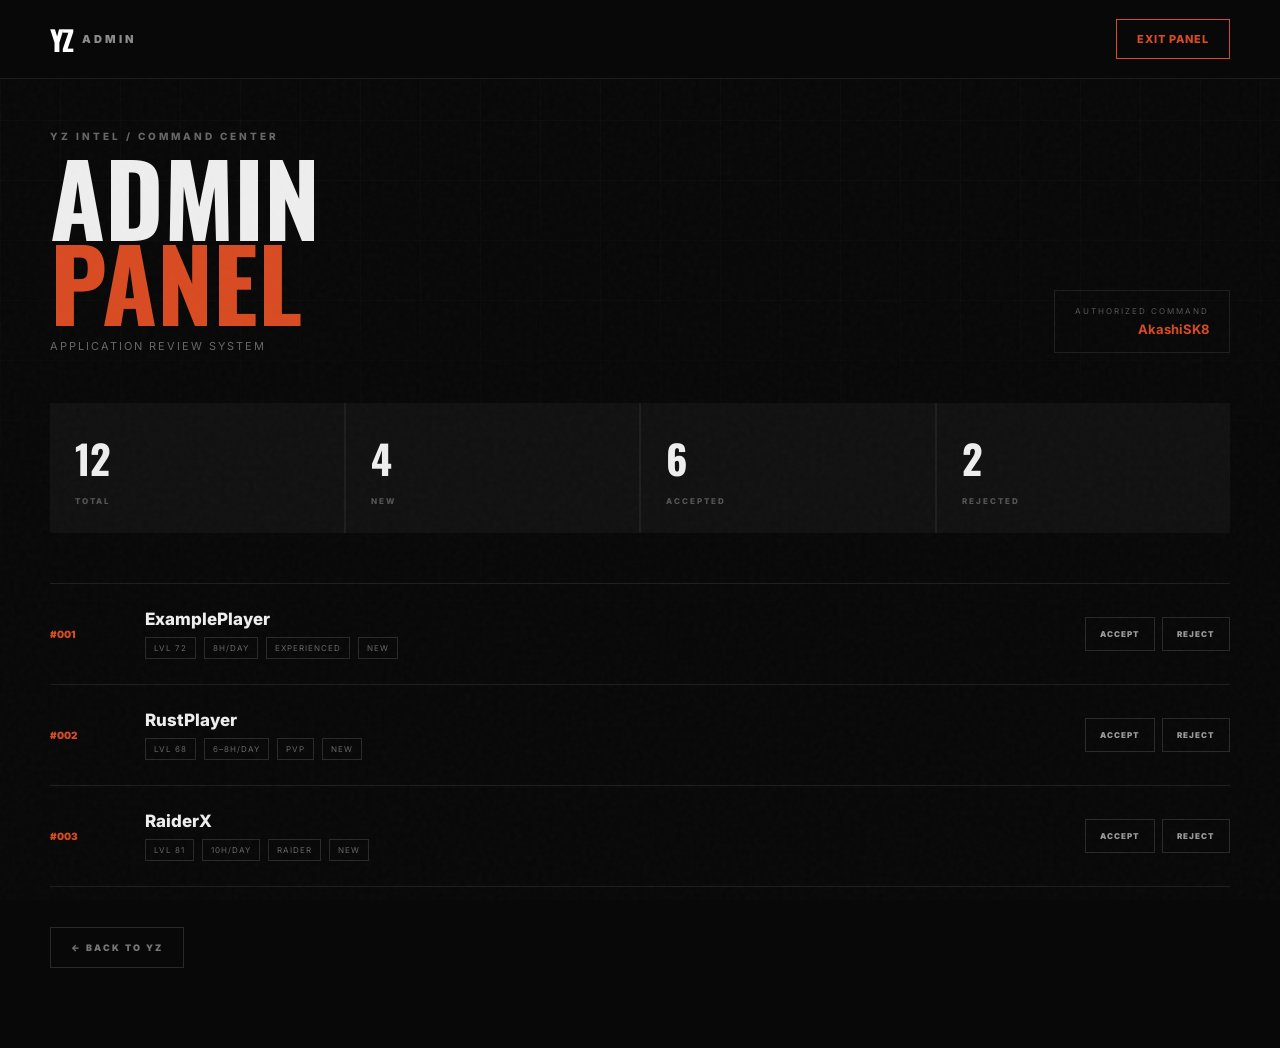
==== admin.html @ 5f818132 "Create admin.html" ====
<!DOCTYPE html>
<html lang="ru">

<head>

    <meta charset="UTF-8">

    <meta
        name="viewport"
        content="width=device-width, initial-scale=1.0"
    >

    <title>YZ // ADMIN PANEL</title>

    <link
        rel="preconnect"
        href="https://fonts.googleapis.com"
    >

    <link
        rel="preconnect"
        href="https://fonts.gstatic.com"
        crossorigin
    >

    <link
        href="https://fonts.googleapis.com/css2?family=Inter:wght@400;500;600;700;800;900&family=Oswald:wght@500;600;700&display=swap"
        rel="stylesheet"
    >

    <link rel="stylesheet" href="style.css">

    <style>

        .admin-page {
            min-height: 100vh;
            padding: 130px 0 80px;
        }

        .admin-header {
            display: flex;
            align-items: flex-end;
            justify-content: space-between;
            gap: 30px;
            margin-bottom: 50px;
        }

        .admin-title {
            font-family: "Oswald", sans-serif;
            font-size: clamp(55px, 9vw, 100px);
            line-height: .85;
        }

        .admin-title span {
            color: var(--accent);
        }

        .admin-subtitle {
            margin-top: 15px;
            color: #666;
            font-size: 11px;
            letter-spacing: 2px;
        }

        .admin-user {
            padding: 15px 20px;
            border: 1px solid var(--border);
            text-align: right;
        }

        .admin-user span {
            display: block;
            color: #555;
            font-size: 8px;
            letter-spacing: 2px;
        }

        .admin-user strong {
            display: block;
            margin-top: 5px;
            color: var(--accent);
            font-size: 13px;
        }

        .admin-stats {
            display: grid;
            grid-template-columns: repeat(4, 1fr);
            gap: 2px;
            margin-bottom: 50px;
            background: var(--border);
        }

        .admin-stat {
            padding: 25px;
            background: #111;
        }

        .admin-stat strong {
            display: block;
            font-family: "Oswald", sans-serif;
            font-size: 40px;
        }

        .admin-stat span {
            color: #555;
            font-size: 8px;
            font-weight: 800;
            letter-spacing: 2px;
        }

        .applications {
            border-top: 1px solid var(--border);
        }

        .application {
            display: grid;
            grid-template-columns: 70px 1fr auto;
            align-items: center;
            gap: 25px;
            padding: 25px 0;
            border-bottom: 1px solid var(--border);
        }

        .application-number {
            color: var(--accent);
            font-size: 10px;
            font-weight: 900;
        }

        .application-name {
            font-size: 17px;
            font-weight: 800;
        }

        .application-info {
            display: flex;
            flex-wrap: wrap;
            gap: 8px;
            margin-top: 8px;
        }

        .application-info span {
            padding: 5px 8px;
            border: 1px solid #292929;
            color: #666;
            font-size: 8px;
            letter-spacing: 1px;
        }

        .application-actions {
            display: flex;
            gap: 7px;
        }

        .admin-button {
            padding: 11px 14px;
            border: 1px solid #292929;
            background: transparent;
            color: #999;
            font-size: 8px;
            font-weight: 900;
            letter-spacing: 1px;
            transition: .2s;
        }

        .admin-button:hover {
            border-color: var(--accent);
            color: white;
        }

        .admin-button.accept:hover {
            background: #23733d;
            border-color: #23733d;
        }

        .admin-button.reject:hover {
            background: #8d2929;
            border-color: #8d2929;
        }

        .empty-applications {
            padding: 70px 20px;
            text-align: center;
            color: #555;
            border-bottom: 1px solid var(--border);
        }

        .back-home {
            display: inline-block;
            margin-top: 40px;
            padding: 14px 20px;
            border: 1px solid #292929;
            color: #777;
            font-size: 9px;
            font-weight: 900;
            letter-spacing: 2px;
        }

        @media (max-width: 700px) {

            .admin-header {
                align-items: flex-start;
                flex-direction: column;
            }

            .admin-stats {
                grid-template-columns: 1fr 1fr;
            }

            .application {
                grid-template-columns: 40px 1fr;
            }

            .application-actions {
                grid-column: 2;
            }

            .admin-button {
                flex: 1;
            }

        }

    </style>

</head>


<body>

<div class="noise"></div>
<div class="bg-grid"></div>


<header class="header">

    <div class="container nav">

        <a href="index.html" class="logo">

            <span class="logo-mark">
                YZ
            </span>

            <span class="logo-text">
                ADMIN
            </span>

        </a>

        <a href="index.html" class="nav-button">
            EXIT PANEL
        </a>

    </div>

</header>


<main class="admin-page">

    <div class="container">

        <div class="admin-header">

            <div>

                <p class="eyebrow">
                    YZ INTEL / COMMAND CENTER
                </p>

                <h1 class="admin-title">
                    ADMIN<br>
                    <span>PANEL</span>
                </h1>

                <p class="admin-subtitle">
                    APPLICATION REVIEW SYSTEM
                </p>

            </div>


            <div class="admin-user">

                <span>
                    AUTHORIZED COMMAND
                </span>

                <strong>
                    AkashiSK8
                </strong>

            </div>

        </div>


        <!-- STATS -->

        <div class="admin-stats">

            <div class="admin-stat">
                <strong id="totalApplications">
                    12
                </strong>

                <span>
                    TOTAL
                </span>
            </div>

            <div class="admin-stat">
                <strong id="newApplications">
                    4
                </strong>

                <span>
                    NEW
                </span>
            </div>

            <div class="admin-stat">
                <strong id="acceptedApplications">
                    6
                </strong>

                <span>
                    ACCEPTED
                </span>
            </div>

            <div class="admin-stat">
                <strong id="rejectedApplications">
                    2
                </strong>

                <span>
                    REJECTED
                </span>
            </div>

        </div>


        <!-- APPLICATIONS -->

        <div class="applications" id="applications">

            <div class="application">

                <div class="application-number">
                    #001
                </div>

                <div>

                    <div class="application-name">
                        ExamplePlayer
                    </div>

                    <div class="application-info">

                        <span>
                            LVL 72
                        </span>

                        <span>
                            8H/DAY
                        </span>

                        <span>
                            EXPERIENCED
                        </span>

                        <span>
                            NEW
                        </span>

                    </div>

                </div>

                <div class="application-actions">

                    <button
                        class="admin-button accept"
                        onclick="acceptApplication(this)"
                    >
                        ACCEPT
                    </button>

                    <button
                        class="admin-button reject"
                        onclick="rejectApplication(this)"
                    >
                        REJECT
                    </button>

                </div>

            </div>


            <div class="application">

                <div class="application-number">
                    #002
                </div>

                <div>

                    <div class="application-name">
                        RustPlayer
                    </div>

                    <div class="application-info">

                        <span>
                            LVL 68
                        </span>

                        <span>
                            6–8H/DAY
                        </span>

                        <span>
                            PVP
                        </span>

                        <span>
                            NEW
                        </span>

                    </div>

                </div>

                <div class="application-actions">

                    <button
                        class="admin-button accept"
                        onclick="acceptApplication(this)"
                    >
                        ACCEPT
                    </button>

                    <button
                        class="admin-button reject"
                        onclick="rejectApplication(this)"
                    >
                        REJECT
                    </button>

                </div>

            </div>


            <div class="application">

                <div class="application-number">
                    #003
                </div>

                <div>

                    <div class="application-name">
                        RaiderX
                    </div>

                    <div class="application-info">

                        <span>
                            LVL 81
                        </span>

                        <span>
                            10H/DAY
                        </span>

                        <span>
                            RAIDER
                        </span>

                        <span>
                            NEW
                        </span>

                    </div>

                </div>

                <div class="application-actions">

                    <button
                        class="admin-button accept"
                        onclick="acceptApplication(this)"
                    >
                        ACCEPT
                    </button>

                    <button
                        class="admin-button reject"
                        onclick="rejectApplication(this)"
                    >
                        REJECT
                    </button>

                </div>

            </div>

        </div>


        <a href="index.html" class="back-home">
            ← BACK TO YZ
        </a>

    </div>

</main>


<script>

function acceptApplication(button) {

    const application =
        button.closest(".application");

    const name =
        application.querySelector(
            ".application-name"
        ).textContent.trim();

    application.style.opacity = "0.4";

    button.textContent = "ACCEPTED";

    button.disabled = true;

    alert(
        name +
        " принят в состав YZ."
    );

}


function rejectApplication(button) {

    const application =
        button.closest(".application");

    const name =
        application.querySelector(
            ".application-name"
        ).textContent.trim();

    application.style.opacity = "0.35";

    button.textContent = "REJECTED";

    button.disabled = true;

    alert(
        "Заявка " +
        name +
        " отклонена."
    );

}

</script>


</body>

</html>
---- style.css ----
:root {
    --bg: #080808;
    --bg-light: #101010;
    --card: #121212;
    --card-hover: #181818;

    --text: #eeeeee;
    --muted: #8b8b8b;

    --accent: #d94b22;
    --accent-light: #ff7040;

    --border: rgba(255, 255, 255, 0.09);

    --container: 1180px;
}


* {
    margin: 0;
    padding: 0;
    box-sizing: border-box;
}


html {
    scroll-behavior: smooth;
}


body {
    background: var(--bg);
    color: var(--text);

    font-family: "Inter", sans-serif;

    overflow-x: hidden;
}


a {
    color: inherit;
    text-decoration: none;
}


button,
input,
textarea,
select {
    font: inherit;
}


button {
    cursor: pointer;
}


.container {
    width: min(
        calc(100% - 48px),
        var(--container)
    );

    margin: auto;
}


/* BACKGROUND */

.bg-grid {
    position: fixed;
    inset: 0;

    pointer-events: none;

    background-image:
        linear-gradient(
            rgba(255,255,255,.025) 1px,
            transparent 1px
        ),
        linear-gradient(
            90deg,
            rgba(255,255,255,.025) 1px,
            transparent 1px
        );

    background-size: 60px 60px;

    mask-image: linear-gradient(
        to bottom,
        black,
        transparent 90%
    );

    z-index: -2;
}


.noise {
    position: fixed;
    inset: 0;

    pointer-events: none;

    opacity: .035;

    z-index: 20;

    background-image:
        url("data:image/svg+xml,%3Csvg viewBox='0 0 180 180' xmlns='http://www.w3.org/2000/svg'%3E%3Cfilter id='n'%3E%3CfeTurbulence type='fractalNoise' baseFrequency='.9' numOctaves='3' stitchTiles='stitch'/%3E%3C/filter%3E%3Crect width='100%25' height='100%25' filter='url(%23n)' opacity='.8'/%3E%3C/svg%3E");
}


/* HEADER */

.header {
    position: fixed;

    width: 100%;
    top: 0;
    left: 0;

    z-index: 100;

    border-bottom: 1px solid var(--border);

    background: rgba(8,8,8,.78);

    backdrop-filter: blur(18px);
}


.nav {
    height: 78px;

    display: flex;
    align-items: center;
    justify-content: space-between;
}


.logo {
    display: flex;
    align-items: center;
    gap: 10px;

    font-weight: 900;
}


.logo-mark {
    font-family: "Oswald", sans-serif;

    font-size: 28px;
    letter-spacing: -2px;

    color: white;
}


.logo-text {
    color: var(--muted);

    font-size: 11px;
    letter-spacing: 3px;
}


.nav-links {
    display: flex;
    gap: 34px;
}


.nav-links a {
    font-size: 11px;
    font-weight: 700;

    letter-spacing: 1.5px;

    color: #aaa;

    transition: .2s;
}


.nav-links a:hover {
    color: white;
}


.nav-button {
    padding: 12px 20px;

    border: 1px solid var(--accent);

    color: var(--accent);

    font-size: 11px;
    font-weight: 800;

    letter-spacing: 1px;

    transition: .25s;
}


.nav-button:hover {
    background: var(--accent);
    color: white;
}


.menu-button {
    display: none;

    border: 0;
    background: transparent;
}


.menu-button span {
    display: block;

    width: 24px;
    height: 2px;

    margin: 5px;

    background: white;
}


/* MOBILE MENU */

.mobile-menu {
    display: none;

    position: fixed;

    top: 78px;
    left: 0;

    width: 100%;

    z-index: 90;

    padding: 25px;

    background: #0a0a0a;

    border-bottom: 1px solid var(--border);
}


.mobile-menu.active {
    display: flex;

    flex-direction: column;

    gap: 22px;
}


.mobile-menu a {
    font-size: 13px;
    font-weight: 800;
    letter-spacing: 2px;
}


/* HERO */

.hero {
    min-height: 100vh;

    position: relative;

    display: flex;
    align-items: center;

    overflow: hidden;
}


.hero::before {
    content: "";

    position: absolute;

    width: 700px;
    height: 700px;

    right: -300px;
    top: 50%;

    transform: translateY(-50%);

    background:
        radial-gradient(
            circle,
            rgba(217,75,34,.18),
            transparent 65%
        );

    pointer-events: none;
}


.hero-content {
    padding-top: 100px;
}


.status {
    display: inline-flex;
    align-items: center;
    gap: 10px;

    margin-bottom: 28px;

    color: #aaa;

    font-size: 10px;
    font-weight: 800;

    letter-spacing: 2px;
}


.status-dot {
    width: 7px;
    height: 7px;

    border-radius: 50%;

    background: #42d66b;

    box-shadow:
        0 0 12px rgba(66,214,107,.8);
}


.hero h1 {
    font-family: "Oswald", sans-serif;

    font-size: clamp(90px, 16vw, 210px);

    line-height: .75;

    letter-spacing: -7px;

    font-weight: 700;
}


.hero h1 span {
    color: transparent;

    -webkit-text-stroke: 2px var(--accent);
}


.hero-subtitle {
    margin-top: 45px;

    color: var(--accent);

    font-size: 12px;
    font-weight: 900;

    letter-spacing: 4px;
}


.hero-description {
    max-width: 530px;

    margin-top: 18px;

    color: #8d8d8d;

    line-height: 1.7;

    font-size: 15px;
}


.hero-buttons {
    display: flex;
    gap: 12px;

    margin-top: 32px;
}


.button {
    display: inline-flex;
    align-items: center;
    justify-content: center;
    gap: 22px;

    min-height: 52px;

    padding: 0 24px;

    font-size: 11px;
    font-weight: 900;

    letter-spacing: 1.5px;

    transition: .25s;
}


.button-primary {
    background: var(--accent);

    color: white;
}


.button-primary:hover {
    background: var(--accent-light);

    transform: translateY(-2px);
}


.button-secondary {
    border: 1px solid var(--border);

    color: #aaa;
}


.button-secondary:hover {
    border-color: #777;

    color: white;
}


.leader-card {
    display: flex;
    align-items: center;
    gap: 15px;

    margin-top: 55px;
}


.leader-icon {
    display: grid;
    place-items: center;

    width: 44px;
    height: 44px;

    border: 1px solid #333;

    color: var(--accent);
}


.leader-card span {
    display: block;

    color: #555;

    font-size: 9px;
    font-weight: 800;

    letter-spacing: 2px;
}


.leader-card strong {
    display: block;

    margin-top: 3px;

    font-size: 13px;

    letter-spacing: 1px;
}


.hero-side-text {
    position: absolute;

    right: 35px;
    top: 50%;

    transform: rotate(90deg);

    color: #333;

    font-size: 9px;
    font-weight: 800;

    letter-spacing: 5px;
}


.scroll-indicator {
    position: absolute;

    bottom: 35px;
    left: 50%;

    transform: translateX(-50%);

    display: flex;
    align-items: center;
    gap: 10px;

    color: #555;

    font-size: 8px;
    letter-spacing: 3px;
}


.scroll-indicator span {
    width: 30px;
    height: 1px;

    background: #555;
}


/* SECTIONS */

.section {
    padding: 130px 0;
}


.dark-section {
    background: #0d0d0d;

    border-top: 1px solid var(--border);
    border-bottom: 1px solid var(--border);
}


.section-heading {
    display: flex;
    gap: 28px;

    margin-bottom: 70px;
}


.section-number {
    color: var(--accent);

    font-size: 11px;
    font-weight: 800;

    letter-spacing: 2px;
}


.eyebrow {
    color: #666;

    font-size: 10px;
    font-weight: 800;

    letter-spacing: 3px;

    margin-bottom: 12px;
}


.section-heading h2,
.join-header h2 {
    font-family: "Oswald", sans-serif;

    font-size: clamp(55px, 8vw, 100px);

    line-height: .88;

    letter-spacing: -2px;
}


.section-heading h2 span,
.join-header h2 span {
    color: var(--accent);
}


/* ABOUT */

.about-grid {
    display: grid;

    grid-template-columns: 1.5fr 1fr;

    gap: 80px;
}


.about-main p {
    max-width: 650px;

    color: #777;

    line-height: 1.8;

    font-size: 15px;
}


.about-main .large-text {
    margin-bottom: 30px;

    color: #ddd;

    font-size: 22px;
    line-height: 1.5;
}


.stats {
    display: grid;

    grid-template-columns: repeat(3,1fr);

    align-self: center;

    border-top: 1px solid var(--border);
    border-bottom: 1px solid var(--border);
}


.stat {
    padding: 25px 10px;

    border-right: 1px solid var(--border);
}


.stat:last-child {
    border: 0;
}


.stat strong {
    display: block;

    color: var(--accent);

    font-family: "Oswald", sans-serif;

    font-size: 36px;
}


.stat span {
    display: block;

    margin-top: 8px;

    color: #666;

    font-size: 8px;
    font-weight: 800;

    line-height: 1.5;

    letter-spacing: 1px;
}


/* REQUIREMENTS */

.requirements-grid {
    display: grid;

    grid-template-columns: repeat(3,1fr);

    gap: 2px;

    background: var(--border);
}


.requirement {
    position: relative;

    min-height: 290px;

    padding: 35px;

    background: #111;

    transition: .3s;
}


.requirement:hover {
    background: var(--card-hover);

    transform: translateY(-4px);
}


.requirement.featured {
    background:
        linear-gradient(
            135deg,
            rgba(217,75,34,.15),
            #111 60%
        );
}


.req-number {
    position: absolute;

    right: 25px;
    top: 25px;

    color: #333;

    font-size: 10px;
    font-weight: 800;
}


.req-icon {
    margin-bottom: 35px;

    color: var(--accent);

    font-family: "Oswald", sans-serif;

    font-size: 28px;
}


.requirement h3 {
    margin-bottom: 13px;

    font-size: 14px;

    letter-spacing: 1px;
}


.requirement p {
    color: #6d6d6d;

    font-size: 13px;

    line-height: 1.7;
}


/* ADVANTAGES */

.advantages {
    display: grid;

    grid-template-columns: repeat(2,1fr);

    border-top: 1px solid var(--border);
}


.advantage {
    padding: 40px 25px;

    border-bottom: 1px solid var(--border);
}


.advantage:nth-child(odd) {
    border-right: 1px solid var(--border);
}


.advantage span {
    color: var(--accent);

    font-size: 10px;
    font-weight: 800;
}


.advantage h3 {
    margin-top: 25px;

    font-size: 16px;
}


.advantage p {
    max-width: 400px;

    margin-top: 12px;

    color: #666;

    font-size: 13px;

    line-height: 1.7;
}


/* RULES */

.rules-container {
    display: grid;

    grid-template-columns: .8fr 1.2fr;

    gap: 80px;
}


.rules-list {
    border-top: 1px solid var(--border);
}


.rule {
    display: grid;

    grid-template-columns: 60px 1fr;

    gap: 20px;

    padding: 23px 0;

    border-bottom: 1px solid var(--border);
}


.rule span {
    color: var(--accent);

    font-size: 10px;
    font-weight: 800;
}


.rule p {
    color: #aaa;

    font-size: 14px;

    line-height: 1.5;
}


/* JOIN */

.join-section {
    background:
        radial-gradient(
            circle at 70% 20%,
            rgba(217,75,34,.09),
            transparent 35%
        );
}


.join-header {
    max-width: 800px;

    margin-bottom: 70px;
}


.join-header > p:last-child {
    max-width: 500px;

    margin-top: 25px;

    color: #777;

    line-height: 1.7;
}


.join-form {
    max-width: 800px;
}


.form-row {
    display: grid;

    grid-template-columns: 1fr 1fr;

    gap: 20px;
}


.form-group {
    margin-bottom: 25px;
}


.form-group label {
    display: block;

    margin-bottom: 9px;

    color: #777;

    font-size: 9px;
    font-weight: 800;

    letter-spacing: 2px;
}


.form-group input,
.form-group textarea,
.form-group select {
    width: 100%;

    padding: 16px;

    border: 1px solid #292929;

    outline: none;

    background: #0e0e0e;

    color: white;

    border-radius: 0;

    transition: .2s;
}


.form-group select {
    appearance: none;
}


.form-group input:focus,
.form-group textarea:focus,
.form-group select:focus {
    border-color: var(--accent);
}


.form-group textarea {
    resize: vertical;

    min-height: 130px;
}


.checkbox {
    display: flex;

    align-items: flex-start;

    gap: 12px;

    margin: 15px 0 30px;

    color: #666;

    font-size: 11px;

    line-height: 1.5;
}


.checkbox input {
    display: none;
}


.checkbox span {
    flex: 0 0 15px;

    width: 15px;
    height: 15px;

    border: 1px solid #444;
}


.checkbox input:checked + span {
    background: var(--accent);

    border-color: var(--accent);
}


.submit-button {
    display: flex;

    align-items: center;
    justify-content: space-between;

    width: 100%;

    padding: 20px 25px;

    border: 0;

    background: var(--accent);

    color: white;

    font-size: 11px;
    font-weight: 900;

    letter-spacing: 2px;

    transition: .25s;
}


.submit-button:hover {
    background: var(--accent-light);
}


.submit-button span {
    font-size: 20px;
}


/* SUCCESS */

.success-message {
    display: none;

    max-width: 800px;

    padding: 70px 30px;

    text-align: center;

    border: 1px solid var(--border);

    background: #101010;
}


.success-message.active {
    display: block;
}


.success-icon {
    display: grid;
    place-items: center;

    width: 65px;
    height: 65px;

    margin: 0 auto 25px;

    border: 1px solid var(--accent);

    color: var(--accent);

    font-size: 28px;
}


.success-message h3 {
    font-family: "Oswald", sans-serif;

    font-size: 40px;
}


.success-message p {
    max-width: 400px;

    margin: 15px auto 30px;

    color: #777;

    line-height: 1.7;
}


.success-message button {
    padding: 14px 20px;

    border: 1px solid #333;

    background: transparent;

    color: #aaa;

    font-size: 10px;

    font-weight: 800;

    letter-spacing: 1px;
}


/* FAQ */

.faq {
    max-width: 850px;
}


.faq-item {
    border-top: 1px solid var(--border);
}


.faq-item:last-child {
    border-bottom: 1px solid var(--border);
}


.faq-question {
    display: flex;

    justify-content: space-between;

    width: 100%;

    padding: 25px 0;

    border: 0;

    background: transparent;

    color: white;

    text-align: left;

    font-size: 14px;
    font-weight: 700;
}


.faq-question span {
    color: var(--accent);

    font-size: 20px;

    transition: .25s;
}


.faq-item.active .faq-question span {
    transform: rotate(45deg);
}


.faq-answer {
    max-height: 0;

    overflow: hidden;

    transition: .35s;
}


.faq-answer p {
    padding-bottom: 25px;

    color: #777;

    font-size: 13px;

    line-height: 1.7;
}


/* FOOTER */

.footer {
    padding: 60px 0 25px;

    border-top: 1px solid var(--border);

    background: #060606;
}


.footer-content {
    display: grid;

    grid-template-columns: 1fr 1fr 1fr;

    align-items: center;
}


.footer-brand {
    display: flex;

    align-items: center;

    gap: 15px;
}


.footer-logo {
    font-family: "Oswald", sans-serif;

    font-size: 40px;
    font-weight: 700;

    color: var(--accent);
}


.footer-brand strong,
.footer-brand span {
    display: block;
}


.footer-brand strong {
    font-size: 13px;
}


.footer-brand span {
    margin-top: 4px;

    color: #555;

    font-size: 8px;

    letter-spacing: 2px;
}


.footer-center {
    text-align: center;
}


.footer-center p {
    color: #444;

    font-size: 9px;
    font-weight: 800;

    line-height: 1.8;

    letter-spacing: 2px;
}


.footer-right {
    text-align: right;
}


.footer-right span {
    display: block;

    color: #555;

    font-size: 8px;

    letter-spacing: 2px;
}


.footer-right strong {
    display: block;

    margin-top: 5px;

    font-size: 12px;
}


.footer-bottom {
    display: flex;

    justify-content: space-between;

    margin-top: 60px;
    padding-top: 20px;

    border-top: 1px solid var(--border);

    color: #3f3f3f;

    font-size: 8px;

    letter-spacing: 1px;
}


/* ANIMATION */

@keyframes fadeUp {
    from {
        opacity: 0;
        transform: translateY(25px);
    }

    to {
        opacity: 1;
        transform: translateY(0);
    }
}


.hero-content > * {
    animation: fadeUp .8s ease both;
}


.hero-content .status {
    animation-delay: .1s;
}


.hero-content h1 {
    animation-delay: .2s;
}


.hero-content .hero-subtitle {
    animation-delay: .3s;
}


.hero-content .hero-description {
    animation-delay: .4s;
}


.hero-content .hero-buttons {
    animation-delay: .5s;
}


.hero-content .leader-card {
    animation-delay: .6s;
}


/* RESPONSIVE */

@media (max-width: 900px) {

    .nav-links,
    .nav-button {
        display: none;
    }

    .menu-button {
        display: block;
    }


    .about-grid {
        grid-template-columns: 1fr;

        gap: 50px;
    }


    .requirements-grid {
        grid-template-columns: 1fr 1fr;
    }


    .rules-container {
        grid-template-columns: 1fr;

        gap: 30px;
    }


    .footer-content {
        grid-template-columns: 1fr;

        gap: 30px;

        text-align: center;
    }


    .footer-brand {
        justify-content: center;
    }


    .footer-right {
        text-align: center;
    }

}


@media (max-width: 600px) {

    .container {
        width: min(
            calc(100% - 32px),
            var(--container)
        );
    }


    .nav {
        height: 68px;
    }


    .mobile-menu {
        top: 68px;
    }


    .hero {
        min-height: 800px;
    }


    .hero h1 {
        font-size: 100px;

        letter-spacing: -4px;
    }


    .hero-side-text {
        display: none;
    }


    .hero-description {
        font-size: 13px;
    }


    .hero-buttons {
        flex-direction: column;

        align-items: stretch;
    }


    .button {
        width: 100%;
    }


    .section {
        padding: 90px 0;
    }


    .section-heading {
        gap: 15px;

        margin-bottom: 45px;
    }


    .section-heading h2,
    .join-header h2 {
        font-size: 58px;
    }


    .stats {
        grid-template-columns: 1fr;
    }


    .stat {
        border-right: 0;

        border-bottom: 1px solid var(--border);
    }


    .requirements-grid {
        grid-template-columns: 1fr;
    }


    .requirement {
        min-height: 250px;
    }


    .advantages {
        grid-template-columns: 1fr;
    }


    .advantage:nth-child(odd) {
        border-right: 0;
    }


    .form-row {
        grid-template-columns: 1fr;

        gap: 0;
    }


    .footer-bottom {
        flex-direction: column;

        gap: 10px;

        text-align: center;
    }

}
/* =========================================
   YZ ROSTER
   ========================================= */

.roster-section {
    position: relative;
    overflow: hidden;
}


.roster-section::before {
    content: "YZ";

    position: absolute;

    right: -100px;
    top: 150px;

    font-family: "Oswald", sans-serif;

    font-size: 400px;
    font-weight: 700;

    line-height: 1;

    color: rgba(255,255,255,.015);

    pointer-events: none;
}


.roster-top {
    display: flex;

    align-items: flex-end;
    justify-content: space-between;

    margin-bottom: 65px;

    padding-bottom: 25px;

    border-bottom: 1px solid var(--border);
}


.roster-title {
    color: var(--accent);

    font-size: 10px;
    font-weight: 900;

    letter-spacing: 3px;
}


.roster-description {
    max-width: 500px;

    margin-top: 12px;

    color: #666;

    font-size: 13px;

    line-height: 1.7;
}


.roster-counter {
    text-align: right;
}


.roster-counter strong {
    display: block;

    font-family: "Oswald", sans-serif;

    font-size: 55px;

    line-height: .8;

    color: white;
}


.roster-counter span {
    display: block;

    margin-top: 10px;

    color: #555;

    font-size: 8px;
    font-weight: 900;

    letter-spacing: 2px;
}


/* CATEGORY */

.roster-category {
    position: relative;

    margin-bottom: 65px;
}


.category-label {
    display: flex;

    align-items: center;

    gap: 15px;

    margin-bottom: 18px;

    color: #777;

    font-size: 10px;
    font-weight: 900;

    letter-spacing: 2px;
}


.category-label span {
    color: var(--accent);
}


.roster-grid {
    display: grid;

    grid-template-columns: repeat(2, 1fr);

    gap: 2px;

    background: var(--border);
}


/* PLAYER CARD */

.player-card {
    position: relative;

    min-height: 430px;

    padding: 30px;

    overflow: hidden;

    background: #101010;

    border: 1px solid transparent;

    transition:
        transform .4s ease,
        border-color .4s ease,
        background .4s ease;
}


.player-card:hover {
    transform: translateY(-8px);

    border-color: rgba(217,75,34,.45);

    background: #141414;

    z-index: 2;
}


.player-glow {
    position: absolute;

    width: 250px;
    height: 250px;

    right: -120px;
    top: -120px;

    border-radius: 50%;

    background:
        radial-gradient(
            circle,
            rgba(217,75,34,.18),
            transparent 65%
        );

    transition: .5s;
}


.player-card:hover .player-glow {
    transform: scale(1.5);
}


.player-number {
    position: absolute;

    left: 30px;
    top: 30px;

    color: #444;

    font-size: 9px;
    font-weight: 900;

    letter-spacing: 2px;
}


.player-status {
    position: absolute;

    right: 30px;
    top: 30px;

    display: flex;

    align-items: center;

    gap: 7px;

    color: #555;

    font-size: 8px;
    font-weight: 900;

    letter-spacing: 1px;
}


.player-status span {
    width: 6px;
    height: 6px;

    border-radius: 50%;

    background: #42d66b;

    box-shadow:
        0 0 10px rgba(66,214,107,.7);

    animation: onlinePulse 2s infinite;
}


@keyframes onlinePulse {

    0%,
    100% {
        opacity: 1;
    }

    50% {
        opacity: .35;
    }

}


/* AVATAR */

.player-avatar {
    display: grid;

    place-items: center;

    width: 110px;
    height: 110px;

    margin-top: 55px;
    margin-bottom: 28px;

    border: 1px solid #333;

    background:
        linear-gradient(
            135deg,
            #1a1a1a,
            #090909
        );

    color: #eee;

    font-family: "Oswald", sans-serif;

    font-size: 32px;
    font-weight: 700;

    letter-spacing: -1px;

    box-shadow:
        inset 0 0 30px rgba(255,255,255,.02);

    transition: .4s;
}


.player-card:hover .player-avatar {
    border-color: var(--accent);

    color: var(--accent);

    transform: rotate(-3deg) scale(1.04);
}


.combat-avatar {
    border-radius: 2px;
}


/* PLAYER INFO */

.player-rank {
    margin-bottom: 8px;

    color: var(--accent);

    font-size: 9px;
    font-weight: 900;

    letter-spacing: 2px;
}


.player-info h3 {
    font-family: "Oswald", sans-serif;

    font-size: 40px;

    line-height: 1;

    letter-spacing: -1px;
}


.player-info p {
    max-width: 430px;

    margin-top: 14px;

    color: #666;

    font-size: 12px;

    line-height: 1.7;
}


/* TAGS */

.player-tags {
    display: flex;

    flex-wrap: wrap;

    gap: 6px;

    margin-top: 25px;
}


.player-tags span {
    padding: 7px 9px;

    border: 1px solid #292929;

    color: #666;

    font-size: 7px;
    font-weight: 900;

    letter-spacing: 1px;
}


.player-card:hover .player-tags span {
    border-color: #383838;

    color: #999;
}


/* PLAYER FOOTER */

.player-footer {
    position: absolute;

    right: 30px;
    bottom: 30px;

    text-align: right;
}


.player-footer span {
    display: block;

    color: #444;

    font-size: 7px;
    font-weight: 900;

    letter-spacing: 2px;
}


.player-footer strong {
    display: block;

    margin-top: 4px;

    color: #aaa;

    font-size: 9px;

    letter-spacing: 1px;
}


/* LEADER */

.leader-card-roster {
    background:
        linear-gradient(
            145deg,
            rgba(217,75,34,.09),
            #101010 55%
        );
}


.leader-card-roster .player-avatar {
    border-color: rgba(217,75,34,.5);

    box-shadow:
        0 0 45px rgba(217,75,34,.08),
        inset 0 0 30px rgba(217,75,34,.04);
}


/* RECRUIT */

.roster-recruit {
    display: flex;

    align-items: center;

    gap: 25px;

    padding: 28px 30px;

    border: 1px dashed #292929;

    background: #0c0c0c;

    transition: .3s;
}


.roster-recruit:hover {
    border-color: rgba(217,75,34,.5);

    background: #101010;
}


.recruit-icon {
    display: grid;

    place-items: center;

    width: 55px;
    height: 55px;

    border: 1px solid #333;

    color: var(--accent);

    font-size: 28px;
}


.recruit-text {
    flex: 1;
}


.recruit-text span {
    display: block;

    color: #555;

    font-size: 8px;
    font-weight: 900;

    letter-spacing: 2px;
}


.recruit-text strong {
    display: block;

    margin-top: 6px;

    font-size: 13px;

    letter-spacing: 1px;
}


.recruit-button {
    padding: 15px 22px;

    background: var(--accent);

    color: white;

    font-size: 9px;
    font-weight: 900;

    letter-spacing: 1.5px;

    transition: .25s;
}


.recruit-button:hover {
    background: var(--accent-light);

    transform: translateX(3px);
}


/* ROSTER RESPONSIVE */

@media (max-width: 700px) {

    .roster-top {
        align-items: flex-start;

        gap: 25px;
    }


    .roster-counter strong {
        font-size: 42px;
    }


    .roster-grid {
        grid-template-columns: 1fr;
    }


    .player-card {
        min-height: 410px;
    }


    .roster-recruit {
        flex-wrap: wrap;
    }


    .recruit-text {
        min-width: 180px;
    }


    .recruit-button {
        width: 100%;

        text-align: center;
    }

}
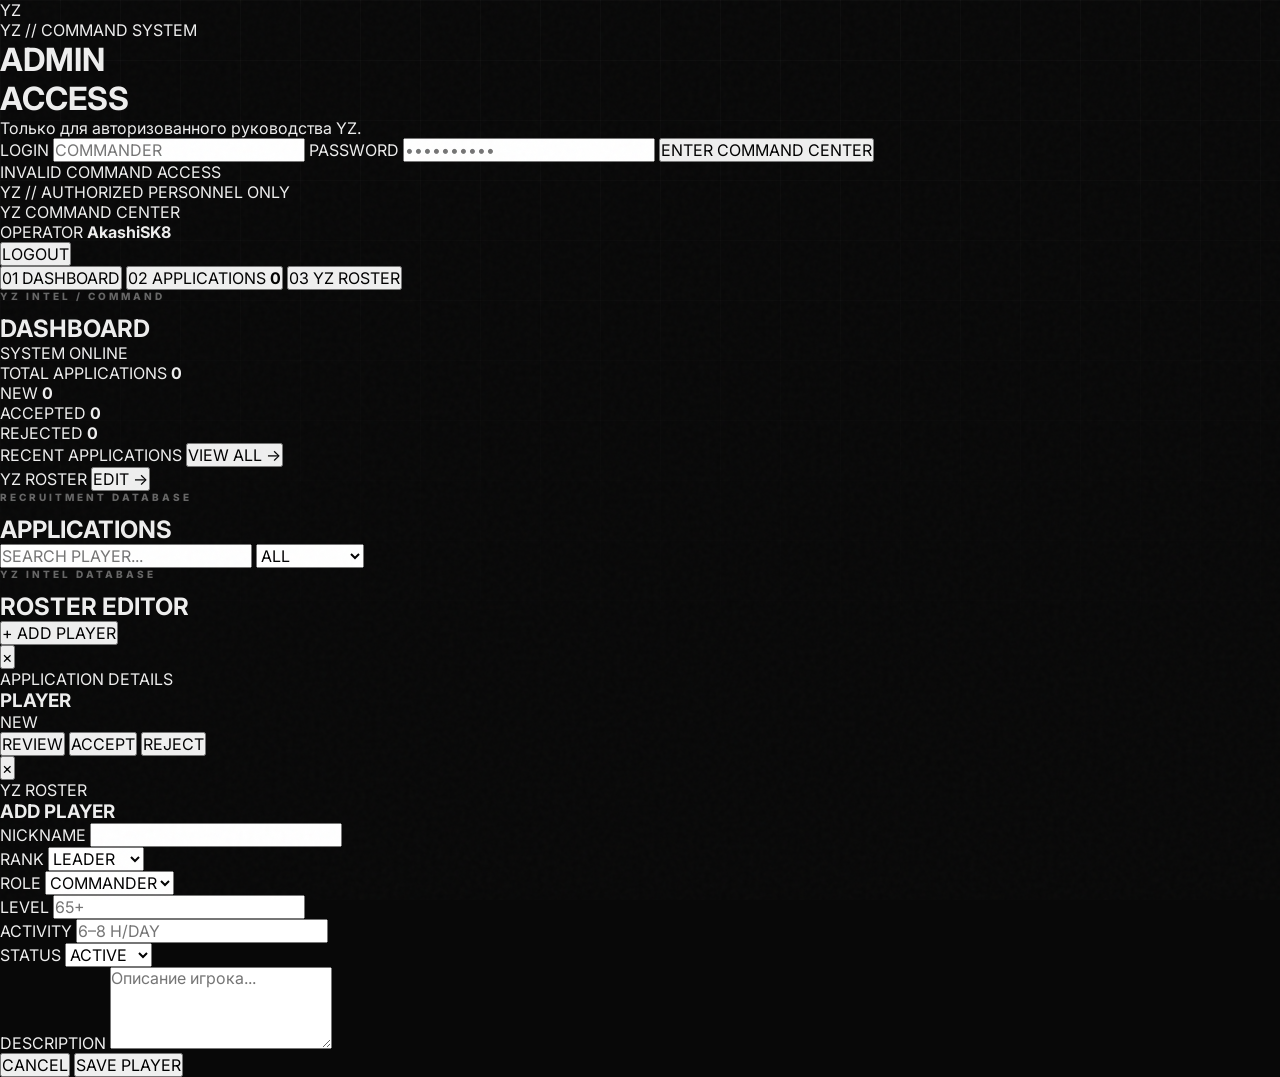
==== commit ade86bee: "Update admin.html" ====
--- a/admin.html
+++ b/admin.html
@@ -2,7 +2,6 @@
 <html lang="ru">
 
 <head>
-
     <meta charset="UTF-8">
 
     <meta
@@ -12,10 +11,7 @@
 
     <title>YZ // ADMIN PANEL</title>
 
-    <link
-        rel="preconnect"
-        href="https://fonts.googleapis.com"
-    >
+    <link rel="preconnect" href="https://fonts.googleapis.com">
 
     <link
         rel="preconnect"
@@ -29,553 +25,713 @@
     >
 
     <link rel="stylesheet" href="style.css">
-
-    <style>
-
-        .admin-page {
-            min-height: 100vh;
-            padding: 130px 0 80px;
-        }
-
-        .admin-header {
-            display: flex;
-            align-items: flex-end;
-            justify-content: space-between;
-            gap: 30px;
-            margin-bottom: 50px;
-        }
-
-        .admin-title {
-            font-family: "Oswald", sans-serif;
-            font-size: clamp(55px, 9vw, 100px);
-            line-height: .85;
-        }
-
-        .admin-title span {
-            color: var(--accent);
-        }
-
-        .admin-subtitle {
-            margin-top: 15px;
-            color: #666;
-            font-size: 11px;
-            letter-spacing: 2px;
-        }
-
-        .admin-user {
-            padding: 15px 20px;
-            border: 1px solid var(--border);
-            text-align: right;
-        }
-
-        .admin-user span {
-            display: block;
-            color: #555;
-            font-size: 8px;
-            letter-spacing: 2px;
-        }
-
-        .admin-user strong {
-            display: block;
-            margin-top: 5px;
-            color: var(--accent);
-            font-size: 13px;
-        }
-
-        .admin-stats {
-            display: grid;
-            grid-template-columns: repeat(4, 1fr);
-            gap: 2px;
-            margin-bottom: 50px;
-            background: var(--border);
-        }
-
-        .admin-stat {
-            padding: 25px;
-            background: #111;
-        }
-
-        .admin-stat strong {
-            display: block;
-            font-family: "Oswald", sans-serif;
-            font-size: 40px;
-        }
-
-        .admin-stat span {
-            color: #555;
-            font-size: 8px;
-            font-weight: 800;
-            letter-spacing: 2px;
-        }
-
-        .applications {
-            border-top: 1px solid var(--border);
-        }
-
-        .application {
-            display: grid;
-            grid-template-columns: 70px 1fr auto;
-            align-items: center;
-            gap: 25px;
-            padding: 25px 0;
-            border-bottom: 1px solid var(--border);
-        }
-
-        .application-number {
-            color: var(--accent);
-            font-size: 10px;
-            font-weight: 900;
-        }
-
-        .application-name {
-            font-size: 17px;
-            font-weight: 800;
-        }
-
-        .application-info {
-            display: flex;
-            flex-wrap: wrap;
-            gap: 8px;
-            margin-top: 8px;
-        }
-
-        .application-info span {
-            padding: 5px 8px;
-            border: 1px solid #292929;
-            color: #666;
-            font-size: 8px;
-            letter-spacing: 1px;
-        }
-
-        .application-actions {
-            display: flex;
-            gap: 7px;
-        }
-
-        .admin-button {
-            padding: 11px 14px;
-            border: 1px solid #292929;
-            background: transparent;
-            color: #999;
-            font-size: 8px;
-            font-weight: 900;
-            letter-spacing: 1px;
-            transition: .2s;
-        }
-
-        .admin-button:hover {
-            border-color: var(--accent);
-            color: white;
-        }
-
-        .admin-button.accept:hover {
-            background: #23733d;
-            border-color: #23733d;
-        }
-
-        .admin-button.reject:hover {
-            background: #8d2929;
-            border-color: #8d2929;
-        }
-
-        .empty-applications {
-            padding: 70px 20px;
-            text-align: center;
-            color: #555;
-            border-bottom: 1px solid var(--border);
-        }
-
-        .back-home {
-            display: inline-block;
-            margin-top: 40px;
-            padding: 14px 20px;
-            border: 1px solid #292929;
-            color: #777;
-            font-size: 9px;
-            font-weight: 900;
-            letter-spacing: 2px;
-        }
-
-        @media (max-width: 700px) {
-
-            .admin-header {
-                align-items: flex-start;
-                flex-direction: column;
-            }
-
-            .admin-stats {
-                grid-template-columns: 1fr 1fr;
-            }
-
-            .application {
-                grid-template-columns: 40px 1fr;
-            }
-
-            .application-actions {
-                grid-column: 2;
-            }
-
-            .admin-button {
-                flex: 1;
-            }
-
-        }
-
-    </style>
-
 </head>
 
 
-<body>
+<body class="admin-body">
 
 <div class="noise"></div>
 <div class="bg-grid"></div>
 
 
-<header class="header">
-
-    <div class="container nav">
-
-        <a href="index.html" class="logo">
-
-            <span class="logo-mark">
-                YZ
-            </span>
-
-            <span class="logo-text">
-                ADMIN
-            </span>
-
-        </a>
-
-        <a href="index.html" class="nav-button">
-            EXIT PANEL
-        </a>
+<!-- =========================
+     LOGIN
+========================= -->
+
+<div class="login-screen" id="loginScreen">
+
+    <div class="login-box">
+
+        <div class="login-logo">
+            YZ
+        </div>
+
+        <div class="login-eyebrow">
+            YZ // COMMAND SYSTEM
+        </div>
+
+        <h1>
+            ADMIN<br>
+            <span>ACCESS</span>
+        </h1>
+
+        <p class="login-description">
+            Только для авторизованного руководства YZ.
+        </p>
+
+
+        <form id="loginForm">
+
+            <label>
+                LOGIN
+            </label>
+
+            <input
+                type="text"
+                id="loginUsername"
+                placeholder="COMMANDER"
+                autocomplete="username"
+                required
+            >
+
+
+            <label>
+                PASSWORD
+            </label>
+
+            <input
+                type="password"
+                id="loginPassword"
+                placeholder="••••••••••"
+                autocomplete="current-password"
+                required
+            >
+
+
+            <button
+                type="submit"
+                class="login-button"
+            >
+                ENTER COMMAND CENTER
+            </button>
+
+            <div
+                class="login-error"
+                id="loginError"
+            >
+                INVALID COMMAND ACCESS
+            </div>
+
+        </form>
+
+        <div class="login-footer">
+            YZ // AUTHORIZED PERSONNEL ONLY
+        </div>
 
     </div>
 
-</header>
-
-
-<main class="admin-page">
-
-    <div class="container">
-
-        <div class="admin-header">
-
-            <div>
-
-                <p class="eyebrow">
-                    YZ INTEL / COMMAND CENTER
-                </p>
-
-                <h1 class="admin-title">
-                    ADMIN<br>
-                    <span>PANEL</span>
-                </h1>
-
-                <p class="admin-subtitle">
-                    APPLICATION REVIEW SYSTEM
-                </p>
-
-            </div>
-
-
-            <div class="admin-user">
+</div>
+
+
+<!-- =========================
+     ADMIN APP
+========================= -->
+
+<div
+    class="admin-app"
+    id="adminApp"
+>
+
+
+    <!-- HEADER -->
+
+    <header class="admin-header">
+
+        <div class="admin-header-left">
+
+            <a
+                href="index.html"
+                class="admin-brand"
+            >
+
+                <span class="admin-brand-logo">
+                    YZ
+                </span>
 
                 <span>
-                    AUTHORIZED COMMAND
+                    COMMAND CENTER
                 </span>
 
-                <strong>
+            </a>
+
+        </div>
+
+
+        <div class="admin-header-right">
+
+            <div class="admin-operator">
+
+                <span>
+                    OPERATOR
+                </span>
+
+                <strong id="operatorName">
                     AkashiSK8
                 </strong>
 
             </div>
 
-        </div>
-
-
-        <!-- STATS -->
-
-        <div class="admin-stats">
-
-            <div class="admin-stat">
-                <strong id="totalApplications">
-                    12
-                </strong>
-
-                <span>
-                    TOTAL
-                </span>
+            <button
+                class="logout-button"
+                id="logoutButton"
+            >
+                LOGOUT
+            </button>
+
+        </div>
+
+    </header>
+
+
+    <main class="admin-main">
+
+
+        <!-- SIDEBAR -->
+
+        <aside class="admin-sidebar">
+
+            <button
+                class="admin-nav active"
+                data-page="dashboard"
+            >
+                <span>01</span>
+                DASHBOARD
+            </button>
+
+            <button
+                class="admin-nav"
+                data-page="applications"
+            >
+                <span>02</span>
+                APPLICATIONS
+                <b id="sidebarNewCount">0</b>
+            </button>
+
+            <button
+                class="admin-nav"
+                data-page="roster"
+            >
+                <span>03</span>
+                YZ ROSTER
+            </button>
+
+        </aside>
+
+
+        <!-- CONTENT -->
+
+        <section class="admin-content">
+
+
+            <!-- =====================
+                 DASHBOARD
+            ====================== -->
+
+            <div
+                class="admin-page active"
+                id="page-dashboard"
+            >
+
+                <div class="page-heading">
+
+                    <div>
+
+                        <p class="eyebrow">
+                            YZ INTEL / COMMAND
+                        </p>
+
+                        <h2>
+                            DASHBOARD
+                        </h2>
+
+                    </div>
+
+                    <div class="live-indicator">
+                        <span></span>
+                        SYSTEM ONLINE
+                    </div>
+
+                </div>
+
+
+                <div class="dashboard-stats">
+
+                    <div class="dashboard-stat">
+                        <span>TOTAL APPLICATIONS</span>
+                        <strong id="statTotal">0</strong>
+                    </div>
+
+                    <div class="dashboard-stat">
+                        <span>NEW</span>
+                        <strong id="statNew">0</strong>
+                    </div>
+
+                    <div class="dashboard-stat">
+                        <span>ACCEPTED</span>
+                        <strong id="statAccepted">0</strong>
+                    </div>
+
+                    <div class="dashboard-stat">
+                        <span>REJECTED</span>
+                        <strong id="statRejected">0</strong>
+                    </div>
+
+                </div>
+
+
+                <div class="dashboard-grid">
+
+
+                    <div class="dashboard-panel">
+
+                        <div class="panel-title">
+                            <span>RECENT APPLICATIONS</span>
+
+                            <button
+                                class="text-button"
+                                onclick="openAdminPage('applications')"
+                            >
+                                VIEW ALL →
+                            </button>
+                        </div>
+
+                        <div id="recentApplications"></div>
+
+                    </div>
+
+
+                    <div class="dashboard-panel">
+
+                        <div class="panel-title">
+                            <span>YZ ROSTER</span>
+
+                            <button
+                                class="text-button"
+                                onclick="openAdminPage('roster')"
+                            >
+                                EDIT →
+                            </button>
+                        </div>
+
+                        <div id="dashboardRoster"></div>
+
+                    </div>
+
+                </div>
+
             </div>
 
-            <div class="admin-stat">
-                <strong id="newApplications">
-                    4
-                </strong>
-
-                <span>
-                    NEW
-                </span>
+
+            <!-- =====================
+                 APPLICATIONS
+            ====================== -->
+
+            <div
+                class="admin-page"
+                id="page-applications"
+            >
+
+                <div class="page-heading">
+
+                    <div>
+
+                        <p class="eyebrow">
+                            RECRUITMENT DATABASE
+                        </p>
+
+                        <h2>
+                            APPLICATIONS
+                        </h2>
+
+                    </div>
+
+                </div>
+
+
+                <div class="application-toolbar">
+
+                    <input
+                        type="search"
+                        id="applicationSearch"
+                        placeholder="SEARCH PLAYER..."
+                    >
+
+                    <select id="applicationFilter">
+
+                        <option value="ALL">
+                            ALL
+                        </option>
+
+                        <option value="NEW">
+                            NEW
+                        </option>
+
+                        <option value="REVIEW">
+                            REVIEW
+                        </option>
+
+                        <option value="ACCEPTED">
+                            ACCEPTED
+                        </option>
+
+                        <option value="REJECTED">
+                            REJECTED
+                        </option>
+
+                    </select>
+
+                </div>
+
+
+                <div
+                    class="application-list"
+                    id="applicationList"
+                ></div>
+
             </div>
 
-            <div class="admin-stat">
-                <strong id="acceptedApplications">
-                    6
-                </strong>
-
-                <span>
-                    ACCEPTED
-                </span>
+
+            <!-- =====================
+                 ROSTER
+            ====================== -->
+
+            <div
+                class="admin-page"
+                id="page-roster"
+            >
+
+                <div class="page-heading">
+
+                    <div>
+
+                        <p class="eyebrow">
+                            YZ INTEL DATABASE
+                        </p>
+
+                        <h2>
+                            ROSTER EDITOR
+                        </h2>
+
+                    </div>
+
+                    <button
+                        class="primary-button"
+                        id="addPlayerButton"
+                    >
+                        + ADD PLAYER
+                    </button>
+
+                </div>
+
+
+                <div
+                    class="roster-editor"
+                    id="rosterEditor"
+                ></div>
+
             </div>
 
-            <div class="admin-stat">
-                <strong id="rejectedApplications">
-                    2
-                </strong>
-
-                <span>
-                    REJECTED
-                </span>
+
+        </section>
+
+    </main>
+
+</div>
+
+
+<!-- =========================
+     APPLICATION MODAL
+========================= -->
+
+<div
+    class="modal-overlay"
+    id="applicationModal"
+>
+
+    <div class="modal">
+
+        <button
+            class="modal-close"
+            onclick="closeModal('applicationModal')"
+        >
+            ×
+        </button>
+
+        <div class="modal-eyebrow">
+            APPLICATION DETAILS
+        </div>
+
+        <h3 id="modalApplicationName">
+            PLAYER
+        </h3>
+
+        <div
+            class="modal-status"
+            id="modalApplicationStatus"
+        >
+            NEW
+        </div>
+
+
+        <div
+            class="application-details"
+            id="applicationDetails"
+        ></div>
+
+
+        <div class="modal-actions">
+
+            <button
+                class="modal-button review"
+                id="modalReviewButton"
+            >
+                REVIEW
+            </button>
+
+            <button
+                class="modal-button accept"
+                id="modalAcceptButton"
+            >
+                ACCEPT
+            </button>
+
+            <button
+                class="modal-button reject"
+                id="modalRejectButton"
+            >
+                REJECT
+            </button>
+
+        </div>
+
+    </div>
+
+</div>
+
+
+<!-- =========================
+     PLAYER EDIT MODAL
+========================= -->
+
+<div
+    class="modal-overlay"
+    id="playerModal"
+>
+
+    <div class="modal player-modal">
+
+        <button
+            class="modal-close"
+            onclick="closeModal('playerModal')"
+        >
+            ×
+        </button>
+
+        <div class="modal-eyebrow">
+            YZ ROSTER
+        </div>
+
+        <h3 id="playerModalTitle">
+            ADD PLAYER
+        </h3>
+
+
+        <form id="playerForm">
+
+            <input
+                type="hidden"
+                id="playerId"
+            >
+
+
+            <div class="form-grid">
+
+                <div class="form-field">
+
+                    <label>
+                        NICKNAME
+                    </label>
+
+                    <input
+                        type="text"
+                        id="playerNickname"
+                        required
+                    >
+
+                </div>
+
+
+                <div class="form-field">
+
+                    <label>
+                        RANK
+                    </label>
+
+                    <select id="playerRank">
+
+                        <option value="LEADER">
+                            LEADER
+                        </option>
+
+                        <option value="DEPUTY">
+                            DEPUTY
+                        </option>
+
+                        <option value="ELITE">
+                            ELITE
+                        </option>
+
+                        <option value="VETERAN">
+                            VETERAN
+                        </option>
+
+                        <option value="MEMBER">
+                            MEMBER
+                        </option>
+
+                        <option value="RECRUIT">
+                            RECRUIT
+                        </option>
+
+                    </select>
+
+                </div>
+
+
+                <div class="form-field">
+
+                    <label>
+                        ROLE
+                    </label>
+
+                    <select id="playerRole">
+
+                        <option value="COMMANDER">
+                            COMMANDER
+                        </option>
+
+                        <option value="COMBATER">
+                            COMBATER
+                        </option>
+
+                        <option value="RAIDER">
+                            RAIDER
+                        </option>
+
+                        <option value="SCOUT">
+                            SCOUT
+                        </option>
+
+                        <option value="BUILDER">
+                            BUILDER
+                        </option>
+
+                        <option value="DEFENDER">
+                            DEFENDER
+                        </option>
+
+                        <option value="FARMER">
+                            FARMER
+                        </option>
+
+                        <option value="TECH">
+                            TECH
+                        </option>
+
+                    </select>
+
+                </div>
+
+
+                <div class="form-field">
+
+                    <label>
+                        LEVEL
+                    </label>
+
+                    <input
+                        type="text"
+                        id="playerLevel"
+                        placeholder="65+"
+                    >
+
+                </div>
+
+
+                <div class="form-field">
+
+                    <label>
+                        ACTIVITY
+                    </label>
+
+                    <input
+                        type="text"
+                        id="playerActivity"
+                        placeholder="6–8 H/DAY"
+                    >
+
+                </div>
+
+
+                <div class="form-field">
+
+                    <label>
+                        STATUS
+                    </label>
+
+                    <select id="playerStatus">
+
+                        <option value="ACTIVE">
+                            ACTIVE
+                        </option>
+
+                        <option value="AWAY">
+                            AWAY
+                        </option>
+
+                        <option value="OFFLINE">
+                            OFFLINE
+                        </option>
+
+                    </select>
+
+                </div>
+
             </div>
 
-        </div>
-
-
-        <!-- APPLICATIONS -->
-
-        <div class="applications" id="applications">
-
-            <div class="application">
-
-                <div class="application-number">
-                    #001
-                </div>
-
-                <div>
-
-                    <div class="application-name">
-                        ExamplePlayer
-                    </div>
-
-                    <div class="application-info">
-
-                        <span>
-                            LVL 72
-                        </span>
-
-                        <span>
-                            8H/DAY
-                        </span>
-
-                        <span>
-                            EXPERIENCED
-                        </span>
-
-                        <span>
-                            NEW
-                        </span>
-
-                    </div>
-
-                </div>
-
-                <div class="application-actions">
-
-                    <button
-                        class="admin-button accept"
-                        onclick="acceptApplication(this)"
-                    >
-                        ACCEPT
-                    </button>
-
-                    <button
-                        class="admin-button reject"
-                        onclick="rejectApplication(this)"
-                    >
-                        REJECT
-                    </button>
-
-                </div>
+
+            <div class="form-field">
+
+                <label>
+                    DESCRIPTION
+                </label>
+
+                <textarea
+                    id="playerDescription"
+                    rows="4"
+                    placeholder="Описание игрока..."
+                ></textarea>
 
             </div>
 
 
-            <div class="application">
-
-                <div class="application-number">
-                    #002
-                </div>
-
-                <div>
-
-                    <div class="application-name">
-                        RustPlayer
-                    </div>
-
-                    <div class="application-info">
-
-                        <span>
-                            LVL 68
-                        </span>
-
-                        <span>
-                            6–8H/DAY
-                        </span>
-
-                        <span>
-                            PVP
-                        </span>
-
-                        <span>
-                            NEW
-                        </span>
-
-                    </div>
-
-                </div>
-
-                <div class="application-actions">
-
-                    <button
-                        class="admin-button accept"
-                        onclick="acceptApplication(this)"
-                    >
-                        ACCEPT
-                    </button>
-
-                    <button
-                        class="admin-button reject"
-                        onclick="rejectApplication(this)"
-                    >
-                        REJECT
-                    </button>
-
-                </div>
+            <div class="modal-actions">
+
+                <button
+                    type="button"
+                    class="modal-button cancel"
+                    onclick="closeModal('playerModal')"
+                >
+                    CANCEL
+                </button>
+
+                <button
+                    type="submit"
+                    class="modal-button accept"
+                >
+                    SAVE PLAYER
+                </button>
 
             </div>
 
-
-            <div class="application">
-
-                <div class="application-number">
-                    #003
-                </div>
-
-                <div>
-
-                    <div class="application-name">
-                        RaiderX
-                    </div>
-
-                    <div class="application-info">
-
-                        <span>
-                            LVL 81
-                        </span>
-
-                        <span>
-                            10H/DAY
-                        </span>
-
-                        <span>
-                            RAIDER
-                        </span>
-
-                        <span>
-                            NEW
-                        </span>
-
-                    </div>
-
-                </div>
-
-                <div class="application-actions">
-
-                    <button
-                        class="admin-button accept"
-                        onclick="acceptApplication(this)"
-                    >
-                        ACCEPT
-                    </button>
-
-                    <button
-                        class="admin-button reject"
-                        onclick="rejectApplication(this)"
-                    >
-                        REJECT
-                    </button>
-
-                </div>
-
-            </div>
-
-        </div>
-
-
-        <a href="index.html" class="back-home">
-            ← BACK TO YZ
-        </a>
+        </form>
 
     </div>
 
-</main>
-
-
-<script>
-
-function acceptApplication(button) {
-
-    const application =
-        button.closest(".application");
-
-    const name =
-        application.querySelector(
-            ".application-name"
-        ).textContent.trim();
-
-    application.style.opacity = "0.4";
-
-    button.textContent = "ACCEPTED";
-
-    button.disabled = true;
-
-    alert(
-        name +
-        " принят в состав YZ."
-    );
-
-}
-
-
-function rejectApplication(button) {
-
-    const application =
-        button.closest(".application");
-
-    const name =
-        application.querySelector(
-            ".application-name"
-        ).textContent.trim();
-
-    application.style.opacity = "0.35";
-
-    button.textContent = "REJECTED";
-
-    button.disabled = true;
-
-    alert(
-        "Заявка " +
-        name +
-        " отклонена."
-    );
-
-}
-
-</script>
-
+</div>
+
+
+<script src="script.js"></script>
 
 </body>
-
 </html>
